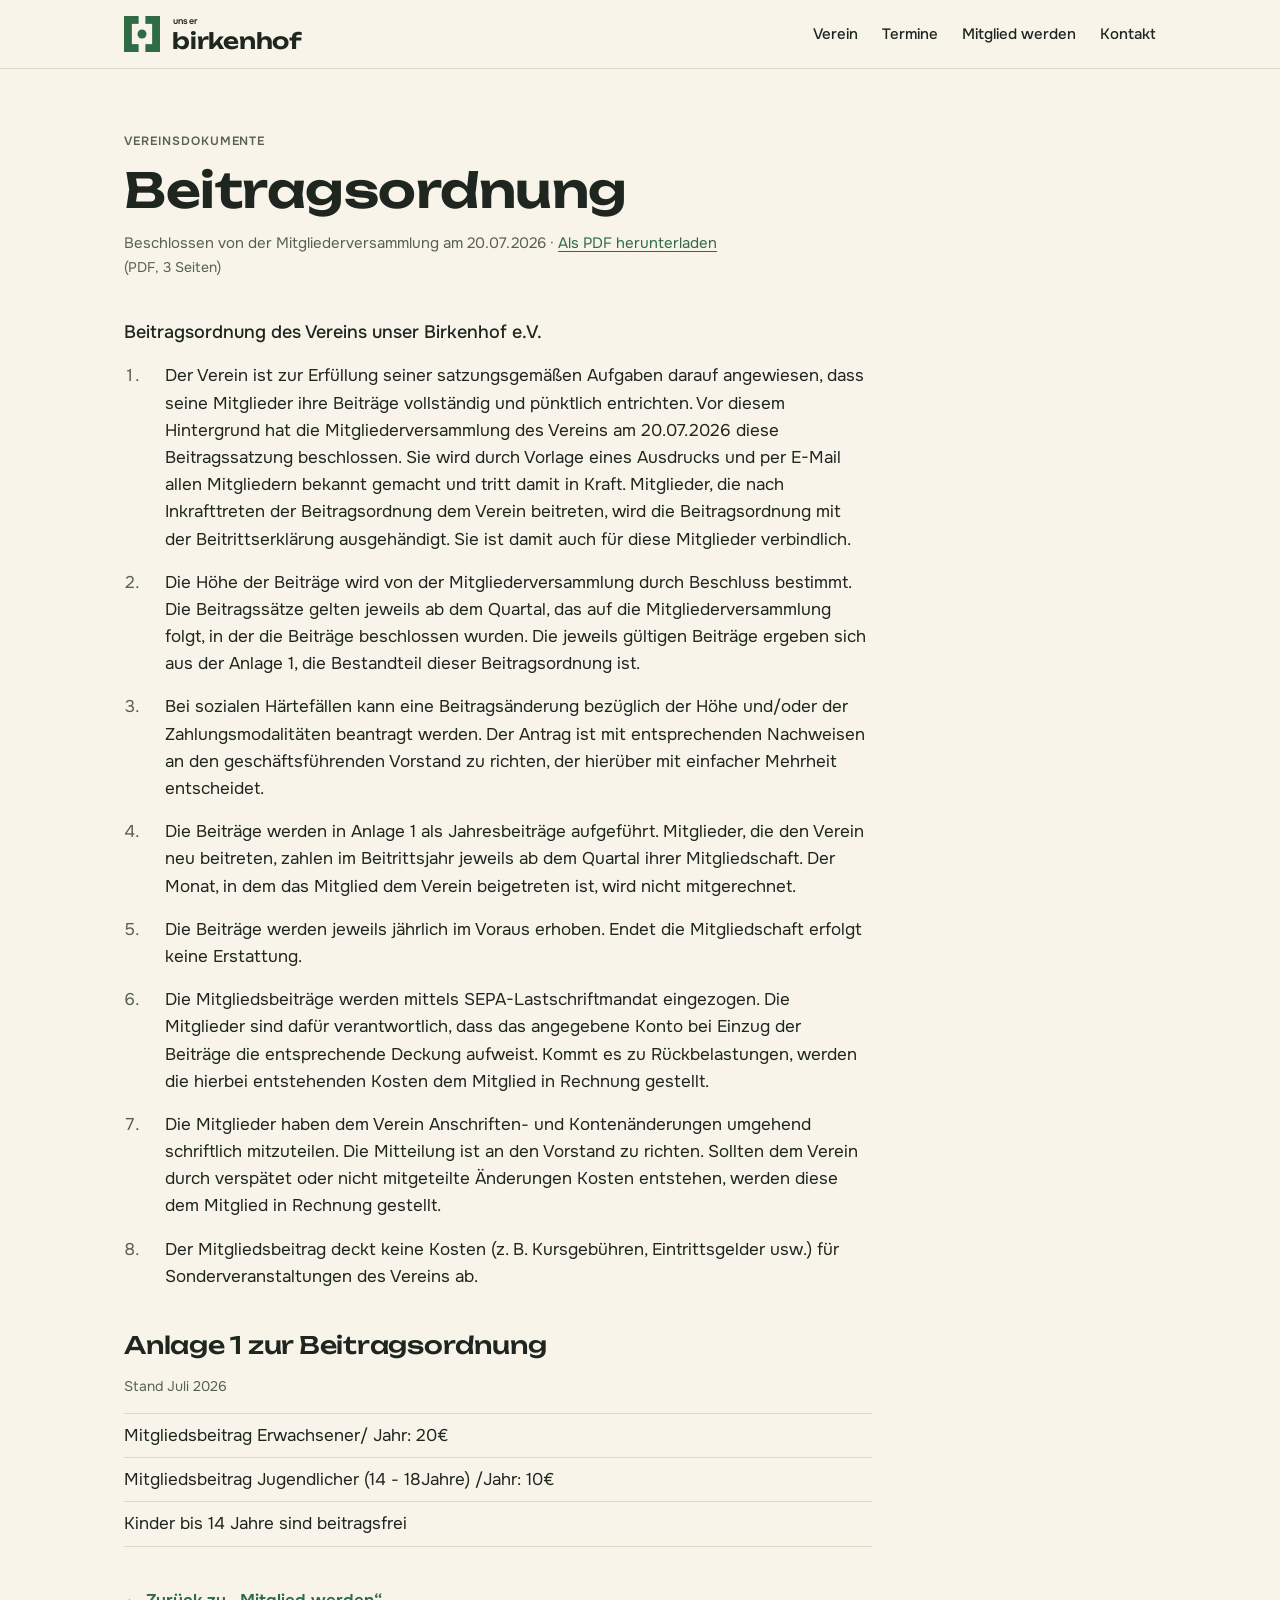
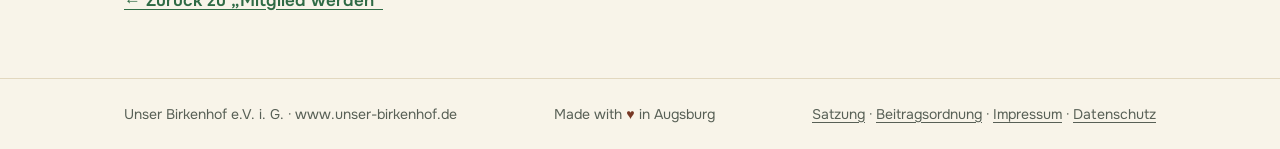
==== beitragsordnung.html @ 563f9774 "Neue Startseite mit Fassade" ====
<!doctype html>
<html lang="de">
<head>
<meta charset="utf-8">
<meta name="viewport" content="width=device-width, initial-scale=1, viewport-fit=cover">
<link rel="icon" href="favicon.svg" type="image/svg+xml">
<title>Beitragsordnung · Unser Birkenhof</title>
<meta name="description" content="Unser Birkenhof – Verein der Hausgemeinschaft des Birkenhofs in Augsburg-Lechhausen.">
<style>
@font-face{font-family:"Unbounded";src:url("fonts/unbounded.woff2") format("woff2");font-weight:200 900;font-display:swap}
@font-face{font-family:"Onest";src:url("fonts/onest.woff2") format("woff2");font-weight:100 900;font-display:swap}
/* Layout: ein Onepager, linksbündig auf 1080px, Abschnitte durch Farbflächen getrennt; Fensterband als Abschluss */
:root{
  --kalk:#f8f4e9;--kalk-raised:#fffcf6;--linie:#e2d8bf;--putz:#f5e4b0;--putz-soft:#f9f0d6;--on-putz:#1f2620;
  --laden:#2f6b45;--laden-fest:#2f6b45;--on-laden:#ffffff;--laden-soft:#dcebdc;
  --ziegel:#773825;--on-ziegel:#ffffff;--ziegel-soft:#f8e0d3;--ink:#1f2620;--ink-muted:#586056;
  --focus:0 0 0 2px #f8f4e9,0 0 0 4px #2f6b45;
  --font-display:"Unbounded","Arial Black",sans-serif;--font-text:"Onest","Helvetica Neue",Arial,sans-serif;
  --s1:4px;--s2:8px;--s3:16px;--s4:24px;--s5:40px;--s6:64px;--max:1080px;
}
:root{color-scheme:light}
*{box-sizing:border-box}
html{scroll-behavior:smooth}
@media (prefers-reduced-motion:reduce){html{scroll-behavior:auto}}
body{margin:0;background:var(--kalk);color:var(--ink);font:400 17px/1.6 var(--font-text)}
a{color:var(--laden);text-underline-offset:3px}
a:focus-visible{outline:none;box-shadow:var(--focus)}
.wrap{max-width:var(--max);margin:0 auto;padding-inline:var(--s4)}
h1,h2,h3{font-family:var(--font-display);font-weight:600;text-wrap:balance;margin:0}
h2{font-size:clamp(28px,4vw,40px);line-height:1.1;letter-spacing:-.01em}
h3{font-size:20px;line-height:1.3;font-weight:500}
p{margin:0;max-width:62ch}
.label{font:600 12px/16px var(--font-text);letter-spacing:.08em;text-transform:uppercase;color:var(--ink-muted)}

/* Kopf */
.top{position:sticky;top:env(safe-area-inset-top,0px);z-index:5;background:var(--kalk);border-bottom:1px solid var(--linie)}
.top .wrap{display:flex;align-items:center;justify-content:space-between;gap:var(--s3);padding-block:var(--s3);flex-wrap:wrap}
.brand{display:flex;align-items:flex-end;gap:12px;text-decoration:none;color:var(--ink)}
.brand svg{color:var(--laden);flex:none}
.wm{font-family:var(--font-display);font-weight:600;font-size:22px;line-height:1;letter-spacing:-.01em}
.wm i{display:block;font:normal 600 9px/1 var(--font-text);letter-spacing:.02em;margin:0 0 4px 1px}
.wm small{font:600 11px/1 var(--font-text);margin-left:4px}
nav ul{list-style:none;margin:0;padding:0;display:flex;gap:var(--s4);flex-wrap:wrap}
nav a{color:var(--ink);text-decoration:none;font-weight:500;font-size:15px}
nav a:hover{color:var(--laden);text-decoration:underline}
@media (max-width:560px){nav ul{gap:var(--s2) var(--s3)}nav a{font-size:14px}}

/* Start */
.hero{background:var(--putz);color:var(--on-putz)}
.hero .wrap{padding-block:var(--s6) var(--s5);display:grid;gap:var(--s4)}
.hero h1{font-size:clamp(40px,8vw,88px);line-height:.95;letter-spacing:-.02em}
.hero .claim{font:500 clamp(20px,2.4vw,26px)/1.35 var(--font-text)}
.hero .label{color:var(--on-putz)}
.hero .wrap{grid-template-columns:minmax(0,1fr) minmax(0,1.05fr);align-items:end;padding-block:var(--s6) 0;gap:var(--s5)}
.hero-text{display:grid;gap:var(--s4);align-self:center;padding-bottom:var(--s5)}
.hero-hint{font:500 13px/1.4 var(--font-text);color:var(--ink-muted)}
.hero-bild{align-self:end;margin-bottom:-1px}
.hero-art{display:block;width:100%;height:auto}
@media (max-width:860px){.hero .wrap{grid-template-columns:1fr;padding-block:var(--s5) 0}.hero-text{padding-bottom:0}}
.hero-art .fassade{fill:#f1dc9f}
.hero-art .traufe{fill:#8b8f88}
.hero-art .schatten{fill:#1f2620;opacity:.08}
.hero-art .sockel{fill:#e4cd8c}
.hero-art .laden{fill:var(--laden-fest)}
.hero-art .rahmen{fill:#fbfaf5}
.hero-art .bank{fill:#c9c4b4}
.hero-art .glas{fill:#3e4b4f}
.hero-art .spiegel{fill:#fff;opacity:.10}
.hero-art .krone{fill:var(--laden-fest)}
.hero-art .krone2{fill:#3b7d52}
.hero-art .stamm{fill:#fbfaf5}
.hero-art .ritz{fill:#1f2620}
.hero-art .tor{--tor:#6e5038;--tor-hell:#9a7756;--tor-dunkel:#3d2c1f;cursor:pointer}
.hero-art .tor .tor{fill:var(--tor)}
.hero-art .tor-dunkel{fill:var(--tor-dunkel)}
.hero-art .tor-linie{stroke:var(--tor-hell);stroke-width:2;fill:none}
.hero-art .tor-fuge{fill:none;stroke:var(--tor-dunkel);stroke-width:2}
.hero-art .stein{fill:#d6ccb2}
.hero-art .bein{fill:#1f2620}
.hero-art .fluegel{transform-box:fill-box;transition:transform .7s cubic-bezier(.3,.7,.2,1)}
.hero-art .fl-l{transform-origin:left center}
.hero-art .fl-r{transform-origin:right center}
.hero-art .tor:hover .fluegel,.hero-art .tor.offen .fluegel{transform:scaleX(.1)}
.hero-art .mensch{transform-box:fill-box;transform-origin:50% 100%}
.hero-art .tor:hover .hopp,.hero-art .tor.offen .hopp{animation:hopp .45s ease-in-out .5s infinite alternate}
.hero-art .tor:hover .hopp2,.hero-art .tor.offen .hopp2{animation:hopp .5s ease-in-out .7s infinite alternate}
.hero-art .tor:hover .m2,.hero-art .tor.offen .m2{animation:wipp .9s ease-in-out .6s infinite alternate}
.hero-art .tor:hover .m1,.hero-art .tor.offen .m1{animation:wipp .8s ease-in-out .5s infinite alternate}
.hero-art .tor:hover .m3,.hero-art .tor.offen .m3{animation:wipp .8s ease-in-out .9s infinite alternate-reverse}

section.block{border-top:1px solid var(--linie)}
section.block .wrap{padding-block:var(--s6);display:grid;gap:var(--s5)}
.head{display:grid;gap:var(--s3)}

/* Ziele */
.ziele{display:grid;grid-template-columns:repeat(auto-fit,minmax(240px,1fr));gap:var(--s4)}
.ziel{background:transparent;border-top:1px solid var(--ink);padding:var(--s4) 0 0;display:grid;gap:var(--s3);align-content:start;min-width:0}
.tag{display:inline-flex;align-items:center;gap:var(--s2);justify-self:start;font:600 12px/16px var(--font-text);letter-spacing:.08em;text-transform:uppercase;padding:0;background:none;color:var(--ink-muted)}
.tag::before{content:"";width:8px;height:8px;background:currentColor}
.tag.hof::before{border-radius:50%}
.tag.haus::before{transform:rotate(45deg)}

/* Termine */
.alt{border-top:1px solid var(--linie)}
.events:empty{display:none}
[hidden]{display:none!important}
.events{list-style:none;margin:0;padding:0;display:grid;gap:var(--s3)}
.event{display:grid;grid-template-columns:120px 1fr;gap:var(--s4);padding:var(--s4) 0;border-top:1px solid var(--linie)}
.event .date{font-family:var(--font-display);font-weight:600;font-size:28px;line-height:1;font-variant-numeric:tabular-nums}
.event .date span{display:block;font:600 12px/16px var(--font-text);letter-spacing:.08em;text-transform:uppercase;color:var(--ink-muted);margin-top:var(--s2)}
.event .body{display:grid;gap:var(--s2);min-width:0}
.event dl{margin:0;display:flex;flex-wrap:wrap;gap:var(--s1) var(--s4);font-size:15px}
.event dt{font:600 12px/24px var(--font-text);letter-spacing:.08em;text-transform:uppercase;color:var(--ink-muted);margin-right:var(--s1)}
.event dd{margin:0}
.event dl div{display:flex}
.empty{padding:var(--s4) 0;display:grid;gap:var(--s2);border-top:1px solid var(--linie);border-bottom:1px solid var(--linie)}
@media (max-width:560px){.event{grid-template-columns:1fr;gap:var(--s3)}}

/* Mitglied werden */
.mitglied{display:grid;grid-template-columns:repeat(auto-fit,minmax(260px,1fr));gap:var(--s5);align-items:start}
.preise{list-style:none;margin:0;padding:0;display:grid}
.preise li{display:flex;justify-content:space-between;align-items:baseline;gap:var(--s3);padding:var(--s3) 0;border-top:1px solid var(--linie);flex-wrap:wrap}
.preise li:last-child{border-bottom:1px solid var(--linie)}
.preise strong{font:600 clamp(18px,4.6vw,24px)/1.2 var(--font-display);font-variant-numeric:tabular-nums;white-space:nowrap}
.preise li > span{min-width:0}
@media (max-width:560px){.preise li,.dokumente li{flex-wrap:nowrap}.dokumente .hinweis{font-size:12px;text-align:right}}
.cta{display:grid;gap:var(--s3);justify-items:start}
.dokumente{display:grid;gap:var(--s2);margin-top:var(--s3);width:100%}
.dokumente ul{list-style:none;margin:0;padding:0;display:grid}
.dokumente li{display:flex;justify-content:space-between;align-items:baseline;gap:var(--s3);padding:var(--s2) 0;border-top:1px solid var(--linie);flex-wrap:wrap}
.dokumente li:last-child{border-bottom:1px solid var(--linie)}
.dokumente a{font-weight:600}
.dokumente a:first-child::before{content:"→ ";font-weight:400}
.dokumente a.hinweis{font-weight:400;color:var(--ink-muted)}
.dokumente a.hinweis::before{content:"↓ "}
.button{display:inline-flex;align-items:center;gap:var(--s2);font:600 16px/20px var(--font-text);padding:14px var(--s4);background:var(--laden);color:var(--on-laden);text-decoration:none;border:2px solid var(--laden)}
.button:hover{background:var(--ink);border-color:var(--ink);color:var(--kalk)}
.button:focus-visible{outline:none;box-shadow:var(--focus)}
.hinweis{font:400 14px/1.5 var(--font-text);color:var(--ink-muted)}

/* Kontakt */
.kontakt{display:grid;grid-template-columns:repeat(auto-fit,minmax(240px,1fr));gap:var(--s4)}
.kontakt > div{display:grid;gap:var(--s2);align-content:start}
.mail{font:600 clamp(18px,2.4vw,24px)/1.3 var(--font-display);word-break:break-word}
.people{list-style:none;margin:0;padding:0;display:grid;gap:var(--s2)}
.people li{display:flex;justify-content:space-between;gap:var(--s3);border-bottom:1px solid var(--linie);padding-bottom:var(--s2);flex-wrap:wrap}
.people span{color:var(--ink-muted)}
.rot{background:var(--ziegel);color:var(--on-ziegel);border-top:0}
.rot .label,.rot .people span{color:var(--on-ziegel);opacity:.8}
.rot .mail{color:var(--on-ziegel)}
.rot .people li{border-bottom-color:color-mix(in srgb,currentColor 35%,transparent)}
.rot a:focus-visible{box-shadow:0 0 0 2px var(--ziegel),0 0 0 4px var(--on-ziegel)}

/* Rechtliches */
.legal{border-top:1px solid var(--linie)}
.legal .wrap{padding-block:var(--s5);display:grid;grid-template-columns:minmax(0,1fr) minmax(0,2fr);gap:var(--s5)}
@media (max-width:760px){.legal .wrap{grid-template-columns:1fr}}
.legal h3{font:600 15px/1.4 var(--font-text);margin-top:var(--s2)}
.legal h2{font-size:22px}
.legal p,.legal address{font-size:15px;font-style:normal}
.legal > .wrap > div{display:grid;gap:var(--s3);align-content:start}
.ph{background:var(--putz-soft);color:var(--ink);padding:0 4px;font-weight:600}

footer{border-top:1px solid var(--linie);color:var(--ink-muted)}
footer .wrap{padding-block:var(--s4);display:flex;justify-content:space-between;gap:var(--s3);flex-wrap:wrap;font-size:14px}
footer a{color:var(--ink-muted)}
.legal.page{border-top:0}
.legal.page .wrap{padding-block:var(--s6)}
.pagehead{padding-block:var(--s6) 0;display:grid;gap:var(--s3)}
.pagehead h1{font-size:clamp(32px,5vw,48px);line-height:1.05;letter-spacing:-.01em}
.heart{color:var(--ziegel)}
.doc{padding-block:0 var(--s6);display:grid;gap:var(--s5)}
.docmeta{color:var(--ink-muted);font-size:15px}
.toc{border-top:1px solid var(--linie);border-bottom:1px solid var(--linie);padding:var(--s3) 0;max-width:68ch}
.toc summary{cursor:pointer;font:600 12px/16px var(--font-text);letter-spacing:.08em;text-transform:uppercase;color:var(--ink-muted)}
.toc ol{list-style:none;margin:var(--s3) 0 0;padding:0;columns:2 260px;column-gap:var(--s5)}
.toc li{break-inside:avoid;padding:3px 0;font-size:15px}
.toc a{color:var(--ink);text-decoration:none}.toc a:hover{color:var(--laden);text-decoration:underline}
.doctext{display:grid;gap:var(--s3);max-width:68ch}
.doctext .para{display:grid;gap:var(--s3);scroll-margin-top:96px;padding-top:var(--s4)}
.doctext h2{font-size:clamp(20px,2.4vw,24px);line-height:1.25;font-weight:500}
.doctext h2 span{color:var(--laden);font-weight:600;margin-right:6px}
.doctext p{max-width:none}
.doctext .abs,.doctext .li{display:grid;grid-template-columns:2.2em 1fr;gap:4px}
.doctext .li{padding-left:2.2em}
.doctext .abs + .li,.doctext p + .li{margin-top:-6px}
.doctext .nr{font-variant-numeric:tabular-nums;color:var(--ink-muted)}
.doctext .lead-doc{font:500 18px/1.5 var(--font-text)}
.doctext .ort{margin-top:var(--s4);color:var(--ink-muted)}
.anlage{list-style:none;margin:0;padding:0;display:grid}
.anlage li{padding:var(--s2) 0;border-top:1px solid var(--linie)}.anlage li:last-child{border-bottom:1px solid var(--linie)}
.docback a{font-weight:600}
</style>

</head>
<body>
<header class="top">
  <div class="wrap">
    <a class="brand" href="index.html" aria-label="Unser Birkenhof, zum Seitenanfang">
      <svg viewBox="0 0 64 64" width="36" height="36" aria-hidden="true"><mask id="bm"><rect width="64" height="64" fill="#fff"/><rect x="14" y="14" width="36" height="36" fill="#000"/><rect x="26" y="49" width="12" height="16" fill="#000"/><rect x="26" y="-1" width="12" height="16" fill="#000"/><circle cx="32" cy="32" r="8" fill="#fff"/></mask><rect width="64" height="64" fill="currentColor" mask="url(#bm)"/></svg>
      <span class="wm"><i>unser</i>birkenhof</span>
    </a>
    <nav aria-label="Hauptnavigation">
      <ul>
        <li><a href="index.html#verein">Verein</a></li>
        <li><a href="index.html#termine">Termine</a></li>
        <li><a href="index.html#mitglied">Mitglied werden</a></li>
        <li><a href="index.html#kontakt">Kontakt</a></li>
      </ul>
    </nav>
  </div>
</header>

<main>
  <div class="wrap doc">
    <div class="pagehead">
      <span class="label">Vereinsdokumente</span>
      <h1>Beitragsordnung</h1>
      <p class="docmeta">Beschlossen von der Mitgliederversammlung am 20.07.2026 · <a href="dokumente/beitragsordnung-unser-birkenhof.pdf" target="_blank" rel="noopener">Als PDF herunterladen</a> <span class="hinweis">(PDF, 3 Seiten)</span></p>
    </div>
    
    <article class="doctext">
<p class="lead-doc">Beitragsordnung des Vereins unser Birkenhof e.V.</p>
<p class="abs"><span class="nr">1.</span> Der Verein ist zur Erfüllung seiner satzungsgemäßen Aufgaben darauf angewiesen, dass seine Mitglieder ihre Beiträge vollständig und pünktlich entrichten. Vor diesem Hintergrund hat die Mitgliederversammlung des Vereins am 20.07.2026 diese Beitragssatzung beschlossen. Sie wird durch Vorlage eines Ausdrucks und per E-Mail allen Mitgliedern bekannt gemacht und tritt damit in Kraft. Mitglieder, die nach Inkrafttreten der Beitragsordnung dem Verein beitreten, wird die Beitragsordnung mit der Beitrittserklärung ausgehändigt. Sie ist damit auch für diese Mitglieder verbindlich.</p>
<p class="abs"><span class="nr">2.</span> Die Höhe der Beiträge wird von der Mitgliederversammlung durch Beschluss bestimmt. Die Beitragssätze gelten jeweils ab dem Quartal, das auf die Mitgliederversammlung folgt, in der die Beiträge beschlossen wurden. Die jeweils gültigen Beiträge ergeben sich aus der Anlage 1, die Bestandteil dieser Beitragsordnung ist.</p>
<p class="abs"><span class="nr">3.</span> Bei sozialen Härtefällen kann eine Beitragsänderung bezüglich der Höhe und/oder der Zahlungsmodalitäten beantragt werden. Der Antrag ist mit entsprechenden Nachweisen an den geschäftsführenden Vorstand zu richten, der hierüber mit einfacher Mehrheit entscheidet.</p>
<p class="abs"><span class="nr">4.</span> Die Beiträge werden in Anlage 1 als Jahresbeiträge aufgeführt. Mitglieder, die den Verein neu beitreten, zahlen im Beitrittsjahr jeweils ab dem Quartal ihrer Mitgliedschaft. Der Monat, in dem das Mitglied dem Verein beigetreten ist, wird nicht mitgerechnet.</p>
<p class="abs"><span class="nr">5.</span> Die Beiträge werden jeweils jährlich im Voraus erhoben. Endet die Mitgliedschaft erfolgt keine Erstattung.</p>
<p class="abs"><span class="nr">6.</span> Die Mitgliedsbeiträge werden mittels SEPA-Lastschriftmandat eingezogen. Die Mitglieder sind dafür verantwortlich, dass das angegebene Konto bei Einzug der Beiträge die entsprechende Deckung aufweist. Kommt es zu Rückbelastungen, werden die hierbei entstehenden Kosten dem Mitglied in Rechnung gestellt.</p>
<p class="abs"><span class="nr">7.</span> Die Mitglieder haben dem Verein Anschriften- und Kontenänderungen umgehend schriftlich mitzuteilen. Die Mitteilung ist an den Vorstand zu richten. Sollten dem Verein durch verspätet oder nicht mitgeteilte Änderungen Kosten entstehen, werden diese dem Mitglied in Rechnung gestellt.</p>
<p class="abs"><span class="nr">8.</span> Der Mitgliedsbeitrag deckt keine Kosten (z. B. Kursgebühren, Eintrittsgelder usw.) für Sonderveranstaltungen des Vereins ab.</p>
<section class="para" id="anlage1"><h2>Anlage 1 zur Beitragsordnung</h2><p class="hinweis">Stand Juli 2026</p>
<ul class="anlage"><li>Mitgliedsbeitrag Erwachsener/ Jahr: 20€</li><li>Mitgliedsbeitrag Jugendlicher (14 - 18Jahre) /Jahr: 10€</li><li>Kinder bis 14 Jahre sind beitragsfrei</li></ul></section>
    </article>
    <p class="docback"><a href="index.html#mitglied">← Zurück zu „Mitglied werden“</a></p>
  </div>
</main>
<footer>
  <div class="wrap">
    <span>Unser Birkenhof e.V. i. G. · www.unser-birkenhof.de</span>
    <span>Made with <span class="heart" aria-label="Liebe">♥</span> in Augsburg</span>
    <span><a href="satzung.html">Satzung</a> · <a href="beitragsordnung.html">Beitragsordnung</a> · <a href="impressum.html#impressum">Impressum</a> · <a href="impressum.html#datenschutz">Datenschutz</a></span>
  </div>
</footer>
</body>
</html>
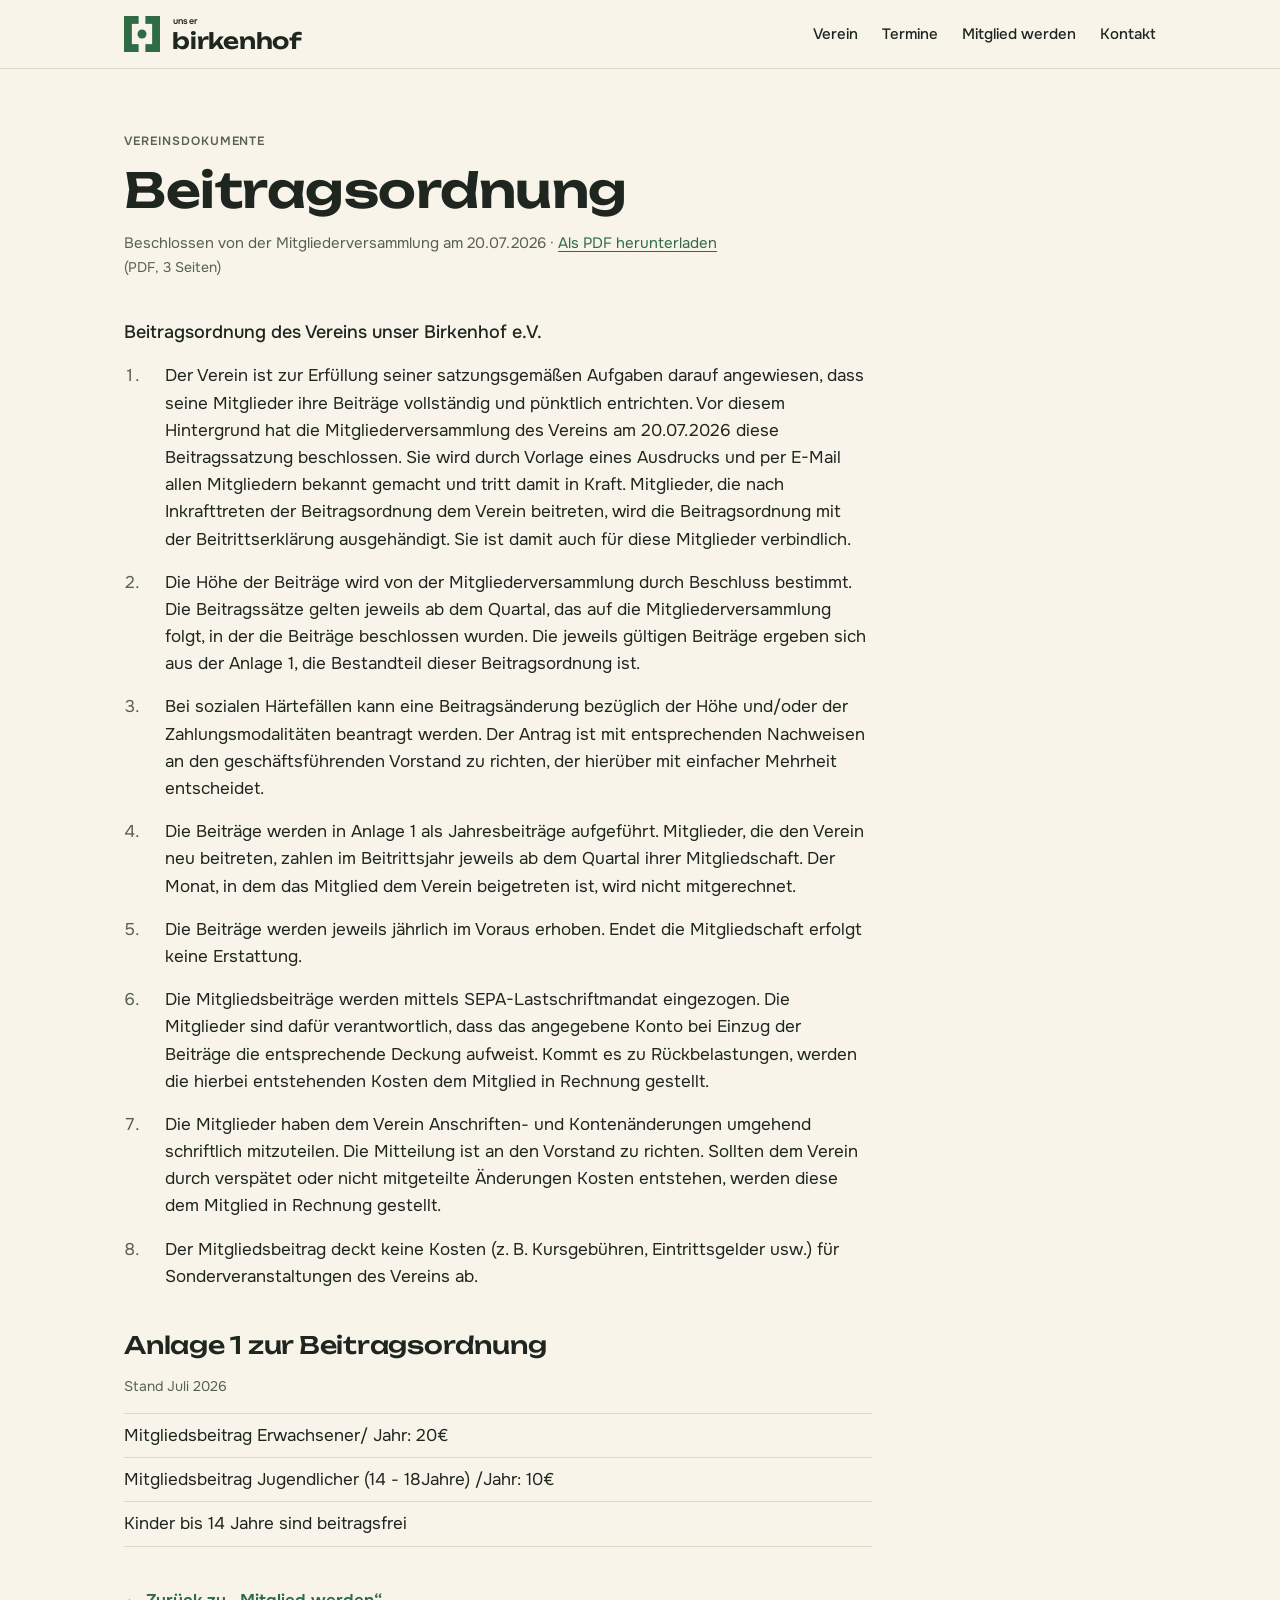
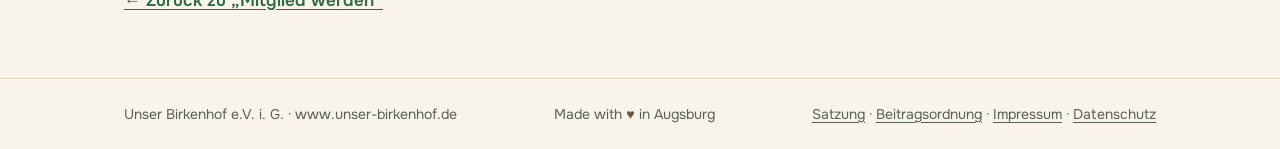
==== commit ee7b76a2: "Kontakt: Farbton an das Tor angeglichen" ====
--- a/beitragsordnung.html
+++ b/beitragsordnung.html
@@ -13,7 +13,7 @@
 :root{
   --kalk:#f8f4e9;--kalk-raised:#fffcf6;--linie:#e2d8bf;--putz:#f5e4b0;--putz-soft:#f9f0d6;--on-putz:#1f2620;
   --laden:#2f6b45;--laden-fest:#2f6b45;--on-laden:#ffffff;--laden-soft:#dcebdc;
-  --ziegel:#773825;--on-ziegel:#ffffff;--ziegel-soft:#f8e0d3;--ink:#1f2620;--ink-muted:#586056;
+  --ziegel:#6e5038;--on-ziegel:#ffffff;--ziegel-soft:#f8e0d3;--ink:#1f2620;--ink-muted:#586056;
   --focus:0 0 0 2px #f8f4e9,0 0 0 4px #2f6b45;
   --font-display:"Unbounded","Arial Black",sans-serif;--font-text:"Onest","Helvetica Neue",Arial,sans-serif;
   --s1:4px;--s2:8px;--s3:16px;--s4:24px;--s5:40px;--s6:64px;--max:1080px;
@@ -53,14 +53,18 @@
 .hero .label{color:var(--on-putz)}
 .hero .wrap{grid-template-columns:minmax(0,1fr) minmax(0,1.05fr);align-items:end;padding-block:var(--s6) 0;gap:var(--s5)}
 .hero-text{display:grid;gap:var(--s4);align-self:center;padding-bottom:var(--s5)}
-.hero-hint{font:500 13px/1.4 var(--font-text);color:var(--ink-muted)}
 .hero-bild{align-self:end;margin-bottom:-1px}
 .hero-art{display:block;width:100%;height:auto}
 @media (max-width:860px){.hero .wrap{grid-template-columns:1fr;padding-block:var(--s5) 0}.hero-text{padding-bottom:0}}
-.hero-art .fassade{fill:#f1dc9f}
-.hero-art .traufe{fill:#8b8f88}
+.hero-art .fassade{fill:var(--putz)}
+.hero-art .traufe{fill:#1f2620;opacity:.18}
 .hero-art .schatten{fill:#1f2620;opacity:.08}
-.hero-art .sockel{fill:#e4cd8c}
+.hero-art .boden{fill:#1f2620;opacity:.14}
+.hero-art .tor-hinweis text{font:500 12px var(--font-text);letter-spacing:.02em}
+.hero-art .tor-hinweis text{fill:#1f2620;opacity:.55}
+.hero-art .pfeil{fill:none;stroke:#1f2620;stroke-width:1.2;opacity:.45}
+.hero-art .tor-hinweis{transition:opacity .3s}
+.hero-art:has(.tor:hover) .tor-hinweis,.hero-art:has(.tor.offen) .tor-hinweis{opacity:0}
 .hero-art .laden{fill:var(--laden-fest)}
 .hero-art .rahmen{fill:#fbfaf5}
 .hero-art .bank{fill:#c9c4b4}
@@ -82,11 +86,33 @@
 .hero-art .fl-r{transform-origin:right center}
 .hero-art .tor:hover .fluegel,.hero-art .tor.offen .fluegel{transform:scaleX(.1)}
 .hero-art .mensch{transform-box:fill-box;transform-origin:50% 100%}
-.hero-art .tor:hover .hopp,.hero-art .tor.offen .hopp{animation:hopp .45s ease-in-out .5s infinite alternate}
-.hero-art .tor:hover .hopp2,.hero-art .tor.offen .hopp2{animation:hopp .5s ease-in-out .7s infinite alternate}
-.hero-art .tor:hover .m2,.hero-art .tor.offen .m2{animation:wipp .9s ease-in-out .6s infinite alternate}
-.hero-art .tor:hover .m1,.hero-art .tor.offen .m1{animation:wipp .8s ease-in-out .5s infinite alternate}
-.hero-art .tor:hover .m3,.hero-art .tor.offen .m3{animation:wipp .8s ease-in-out .9s infinite alternate-reverse}
+.hero-art .jubel{opacity:0}
+.hero-art .tor:hover .unten,.hero-art .tor.offen .unten{opacity:0;transition:opacity 0s .45s}
+.hero-art .tor:hover .j1,.hero-art .tor.offen .j1{animation:winken .5s steps(1) .45s infinite}
+.hero-art .tor:hover .j2,.hero-art .tor.offen .j2{animation:winken .5s steps(1) .7s infinite}
+.hero-art .tor:hover .mensch,.hero-art .tor.offen .mensch{animation:jubelsprung .5s ease-in-out .5s infinite alternate}
+.hero-art .tor:hover .m1,.hero-art .tor.offen .m1{animation-delay:.6s}
+.hero-art .tor:hover .m2,.hero-art .tor.offen .m2{animation-delay:.75s;animation-duration:.42s}
+.hero-art .tor:hover .m3,.hero-art .tor.offen .m3{animation-delay:.55s;animation-duration:.55s}
+.hero-art .tor:hover .hopp2,.hero-art .tor.offen .hopp2{animation-delay:.68s}
+@keyframes winken{0%{opacity:1}50%{opacity:0}}
+@keyframes jubelsprung{from{transform:translateY(0)}to{transform:translateY(-5px)}}
+.spiel-start{justify-self:start;font:500 14px/1.4 var(--font-text);color:var(--ink-muted);background:none;border:0;padding:0;cursor:pointer;text-decoration:underline;text-decoration-color:rgba(31,38,32,.3);text-underline-offset:4px}
+.spiel-start:hover{color:var(--ink);text-decoration-color:currentColor}
+.hero-art .nachbar{opacity:0;transform:translateY(8px);transition:opacity .15s,transform .2s}
+.hero-art .fenster.da .nachbar{opacity:1;transform:none}
+.hero-art .fenster.da .winkarm{transform-box:fill-box;transform-origin:50% 100%;animation:wink .3s ease-in-out infinite alternate}
+@keyframes wink{from{transform:rotate(-14deg)}to{transform:rotate(14deg)}}
+.hero-art .hallo{font:700 13px var(--font-text);fill:#1f2620;opacity:0;transition:opacity .2s}
+.hero-art .fenster.gegruesst .hallo{opacity:1}
+.hero-art .spiel-status{font:600 14px var(--font-text);fill:#1f2620}
+.hero-art.spielt .fenster{cursor:pointer}
+.hero-art .ld{transform-box:fill-box}
+.hero-art .ld-l{transform-origin:right center}
+.hero-art .ld-r{transform-origin:left center}
+.hero-art .fenster{cursor:pointer}
+.hero-art .fenster.klapp .ld{animation:laden 2.2s cubic-bezier(.4,0,.3,1)}
+@keyframes laden{0%{transform:scaleX(1)}30%,65%{transform:scaleX(-1);filter:brightness(.82)}100%{transform:scaleX(1)}}
 
 section.block{border-top:1px solid var(--linie)}
 section.block .wrap{padding-block:var(--s6);display:grid;gap:var(--s5)}
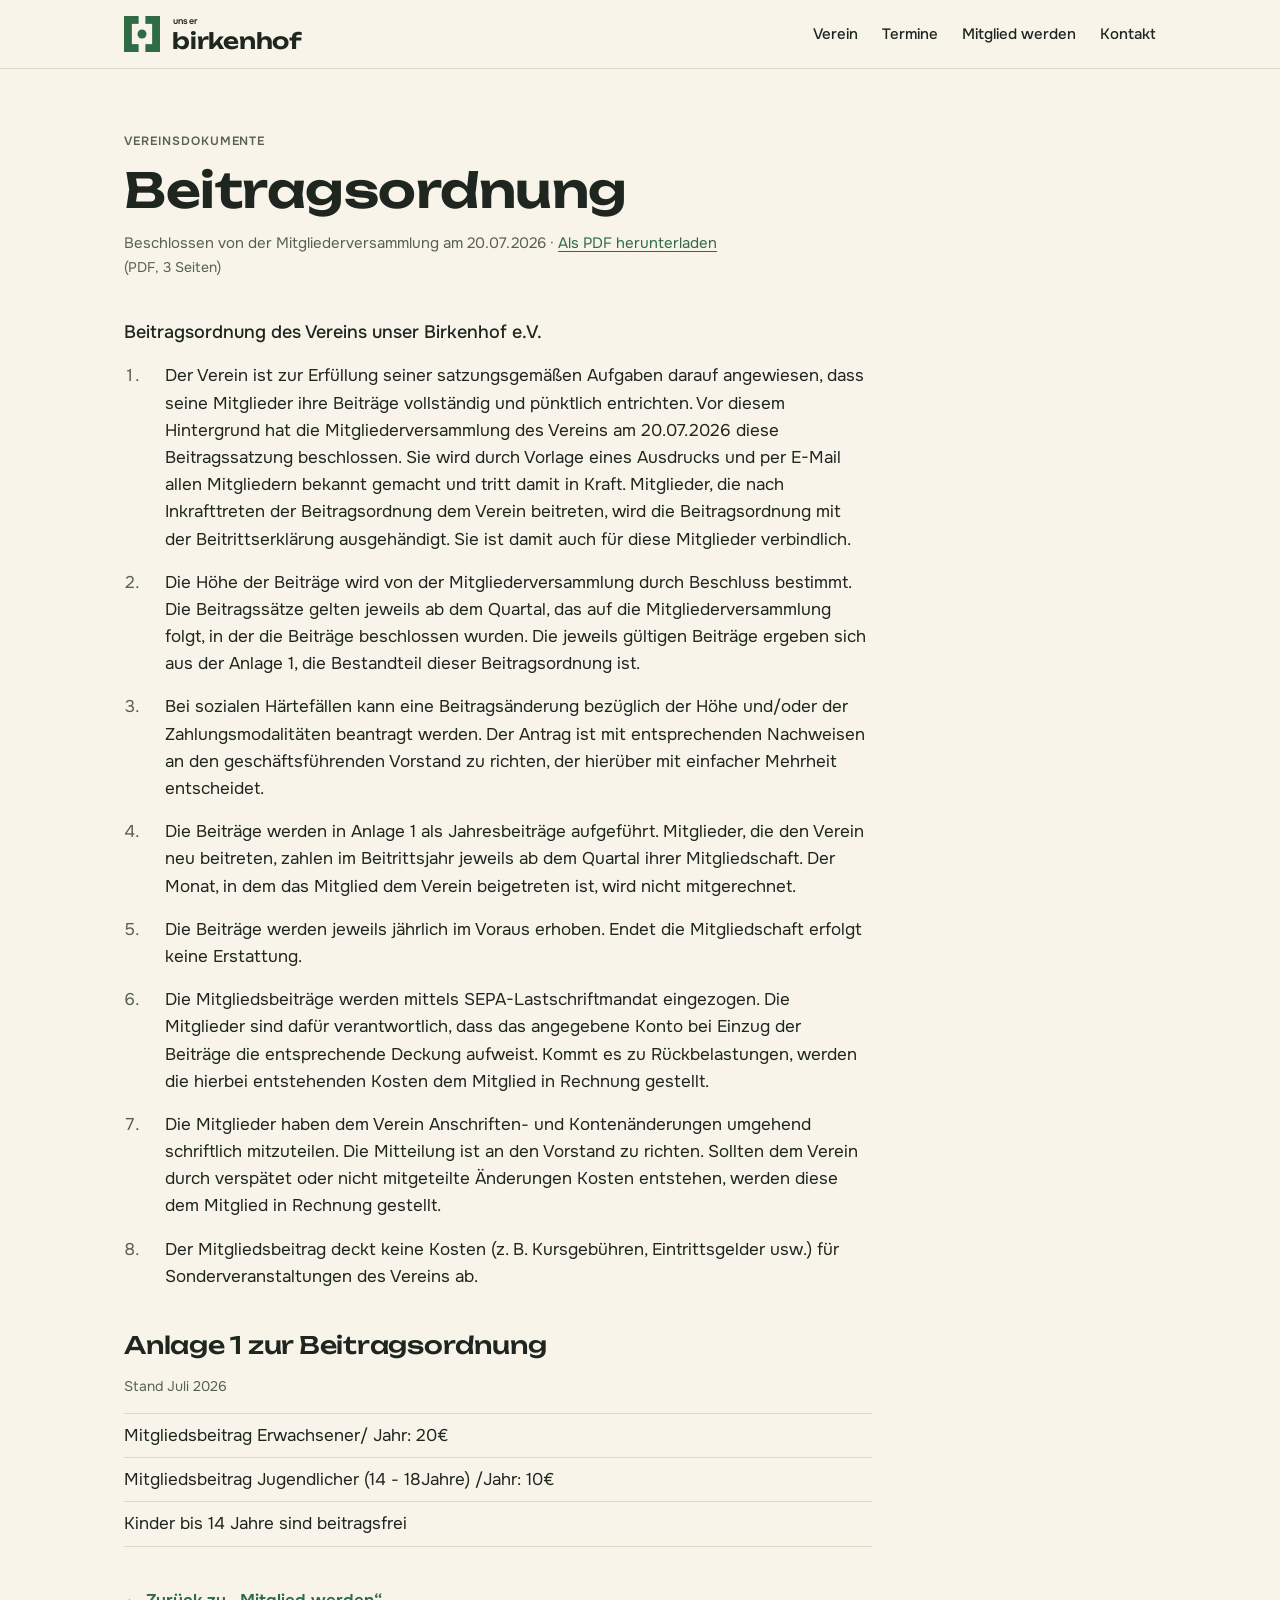
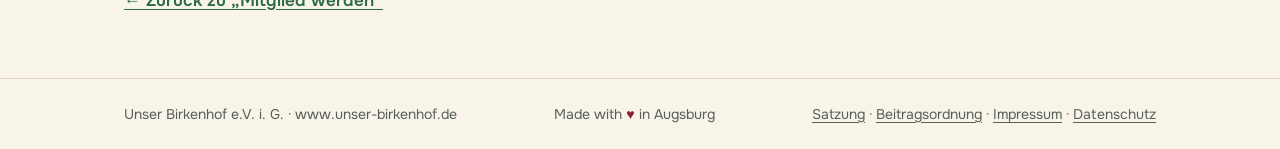
==== commit 8338a0f3: "Footer: Herz in Weinrot" ====
--- a/beitragsordnung.html
+++ b/beitragsordnung.html
@@ -194,7 +194,7 @@
 .legal.page .wrap{padding-block:var(--s6)}
 .pagehead{padding-block:var(--s6) 0;display:grid;gap:var(--s3)}
 .pagehead h1{font-size:clamp(32px,5vw,48px);line-height:1.05;letter-spacing:-.01em}
-.heart{color:var(--ziegel)}
+.heart{color:#8e1f2f}
 .doc{padding-block:0 var(--s6);display:grid;gap:var(--s5)}
 .docmeta{color:var(--ink-muted);font-size:15px}
 .toc{border-top:1px solid var(--linie);border-bottom:1px solid var(--linie);padding:var(--s3) 0;max-width:68ch}
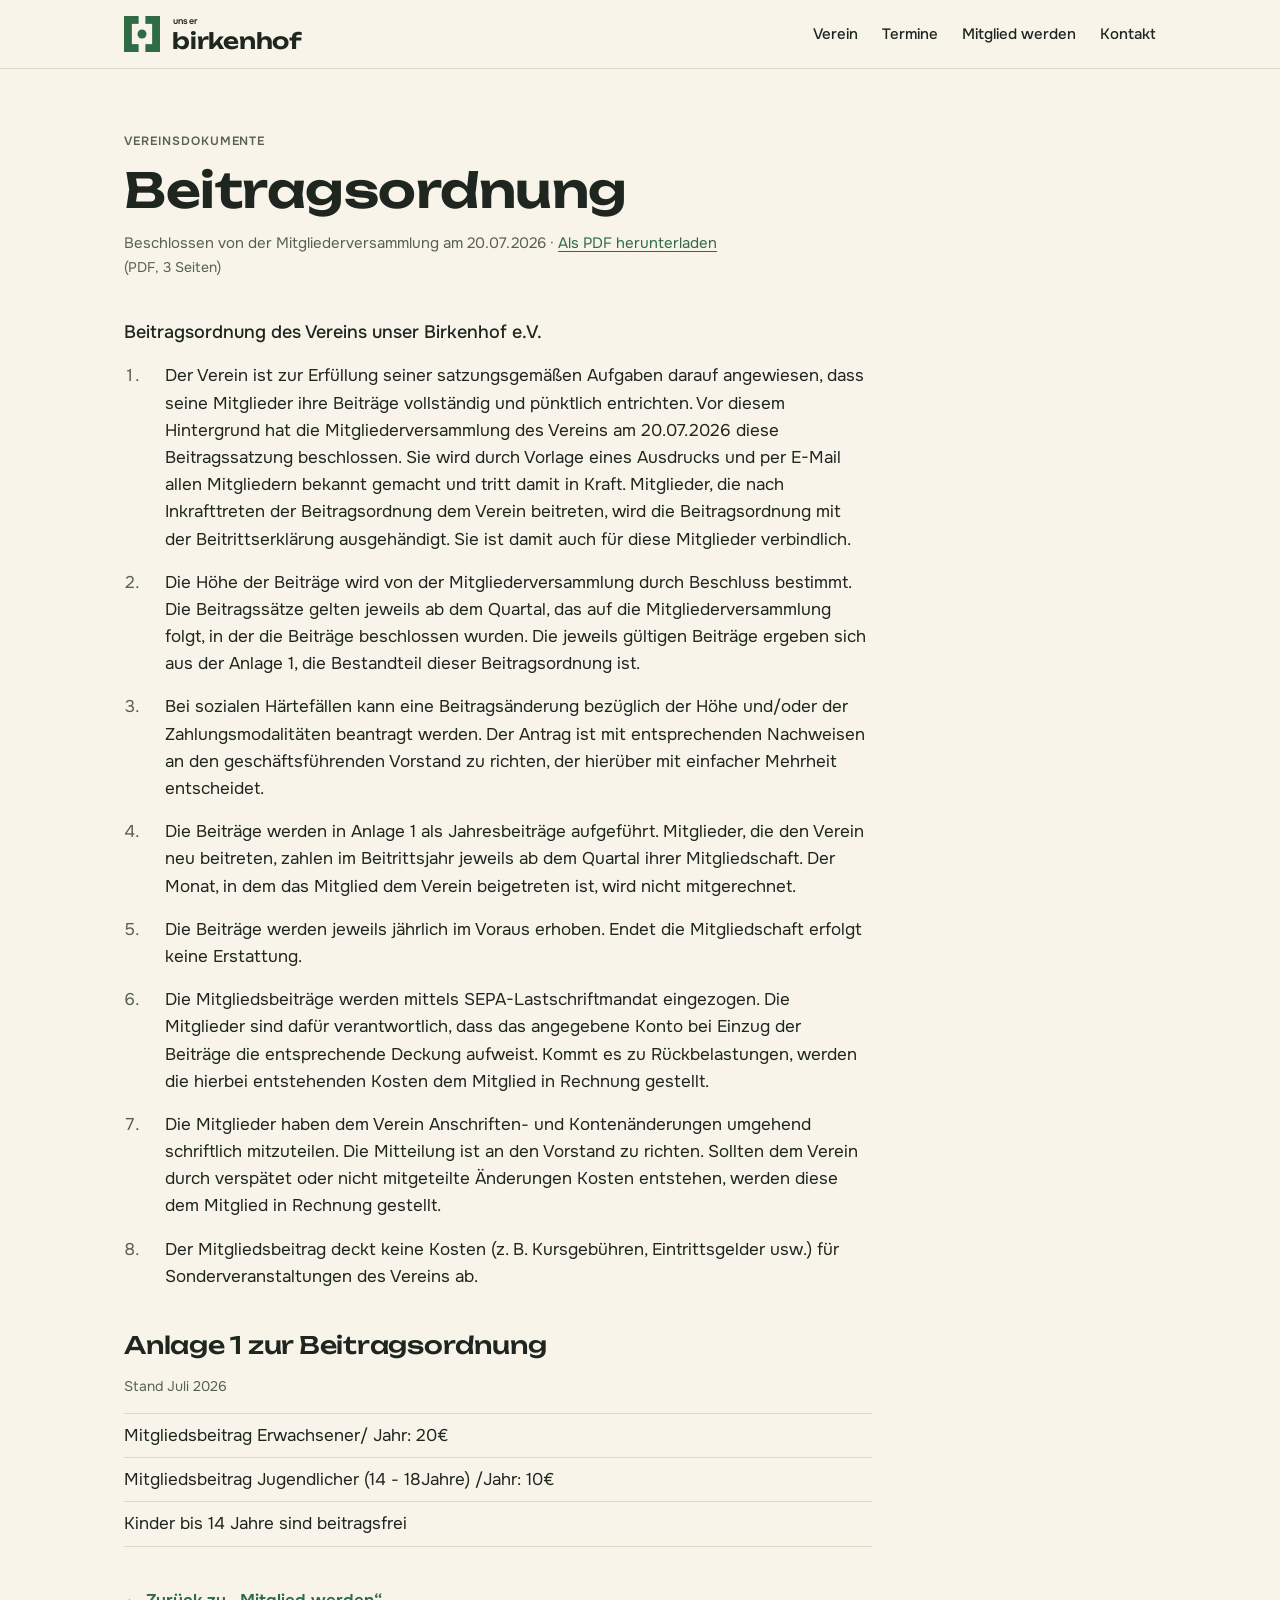
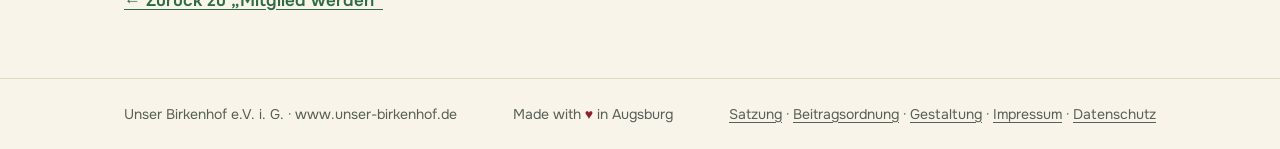
==== commit 29f18b23: "Gestaltung: Dateien aus birkenhof-upload an die richtige Stelle verschoben" ====
--- a/beitragsordnung.html
+++ b/beitragsordnung.html
@@ -265,7 +265,7 @@
   <div class="wrap">
     <span>Unser Birkenhof e.V. i. G. · www.unser-birkenhof.de</span>
     <span>Made with <span class="heart" aria-label="Liebe">♥</span> in Augsburg</span>
-    <span><a href="satzung.html">Satzung</a> · <a href="beitragsordnung.html">Beitragsordnung</a> · <a href="impressum.html#impressum">Impressum</a> · <a href="impressum.html#datenschutz">Datenschutz</a></span>
+    <span><a href="satzung.html">Satzung</a> · <a href="beitragsordnung.html">Beitragsordnung</a> · <a href="design.html">Gestaltung</a> · <a href="impressum.html#impressum">Impressum</a> · <a href="impressum.html#datenschutz">Datenschutz</a></span>
   </div>
 </footer>
 </body>
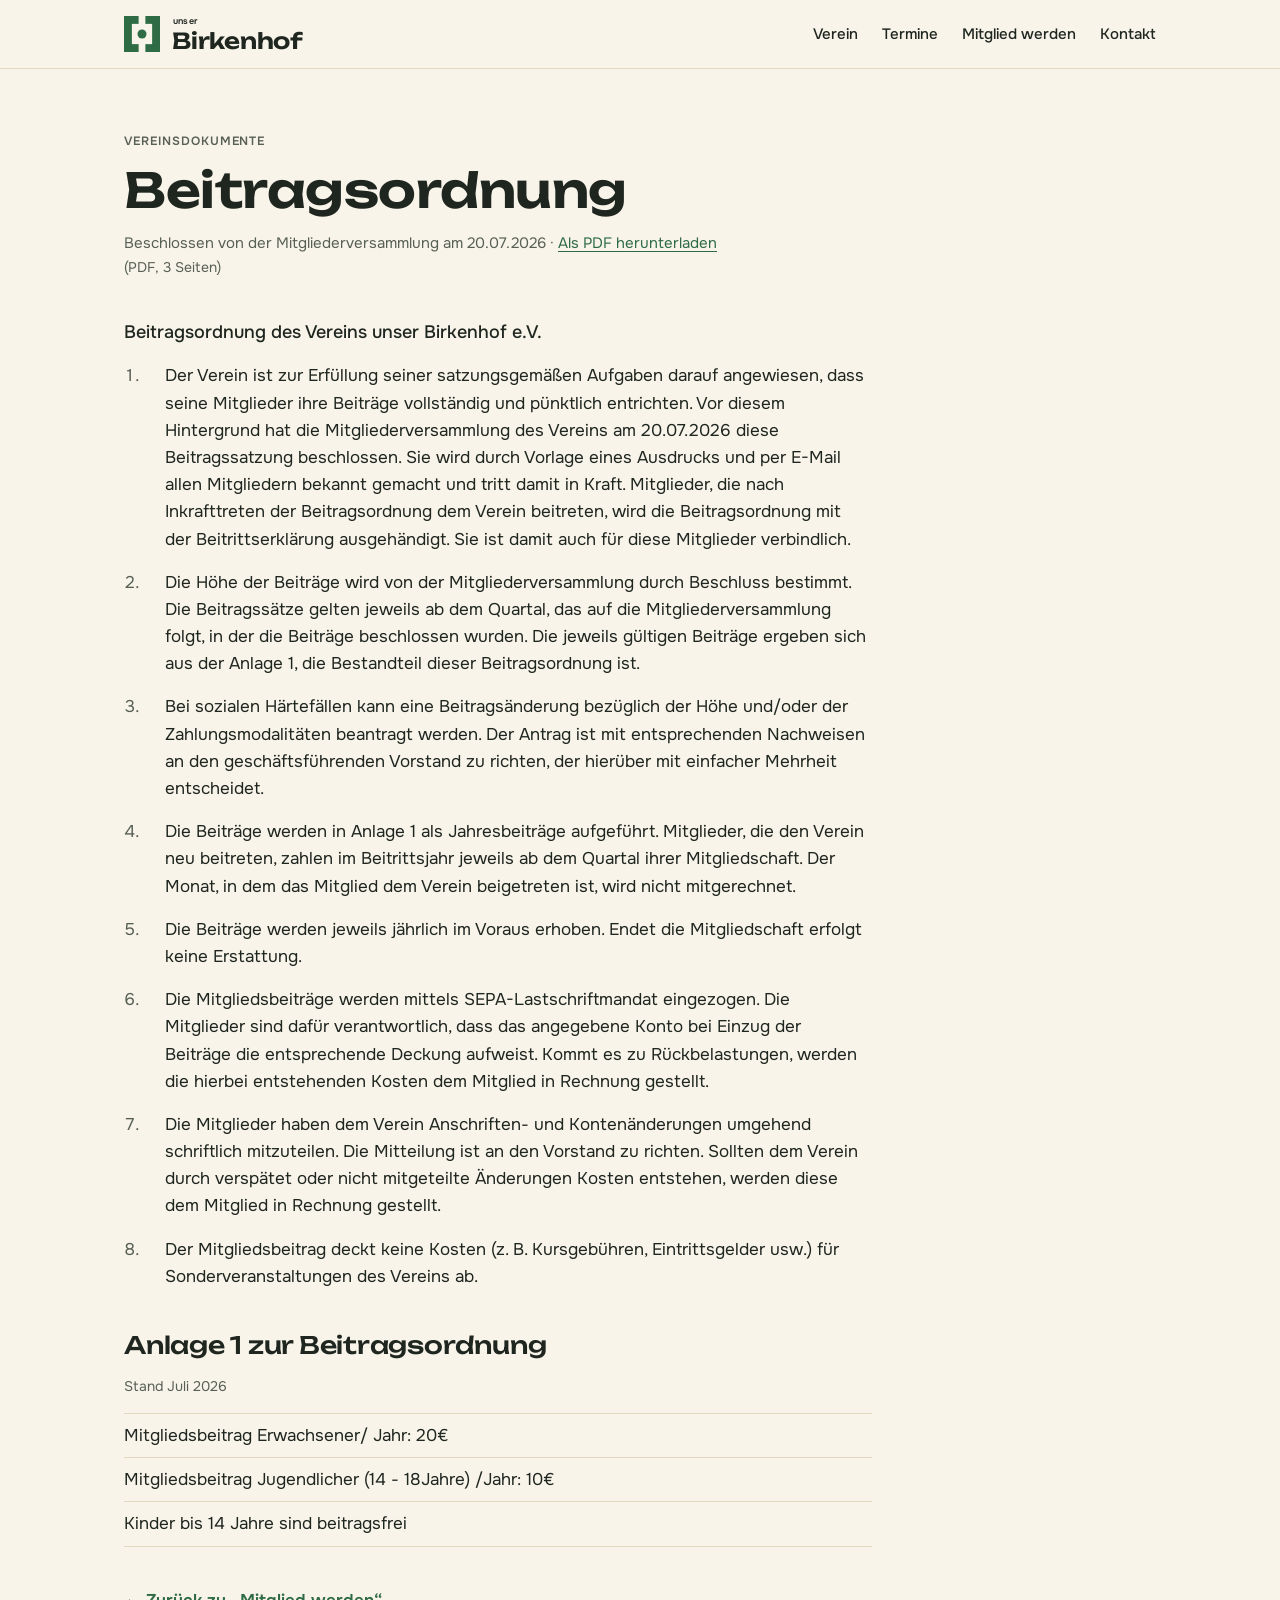
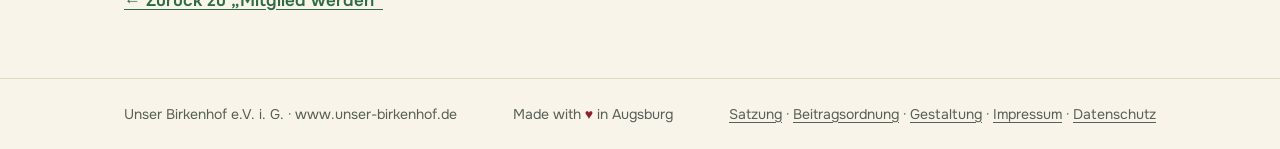
==== commit a957cac2: "Startseite: Punsch-Termin, WhatsApp-Gruppe, Spiel mit Score und Bestenliste; Logo mit großem B" ====
--- a/beitragsordnung.html
+++ b/beitragsordnung.html
@@ -224,7 +224,7 @@
   <div class="wrap">
     <a class="brand" href="index.html" aria-label="Unser Birkenhof, zum Seitenanfang">
       <svg viewBox="0 0 64 64" width="36" height="36" aria-hidden="true"><mask id="bm"><rect width="64" height="64" fill="#fff"/><rect x="14" y="14" width="36" height="36" fill="#000"/><rect x="26" y="49" width="12" height="16" fill="#000"/><rect x="26" y="-1" width="12" height="16" fill="#000"/><circle cx="32" cy="32" r="8" fill="#fff"/></mask><rect width="64" height="64" fill="currentColor" mask="url(#bm)"/></svg>
-      <span class="wm"><i>unser</i>birkenhof</span>
+      <span class="wm"><i>unser</i>Birkenhof</span>
     </a>
     <nav aria-label="Hauptnavigation">
       <ul>
